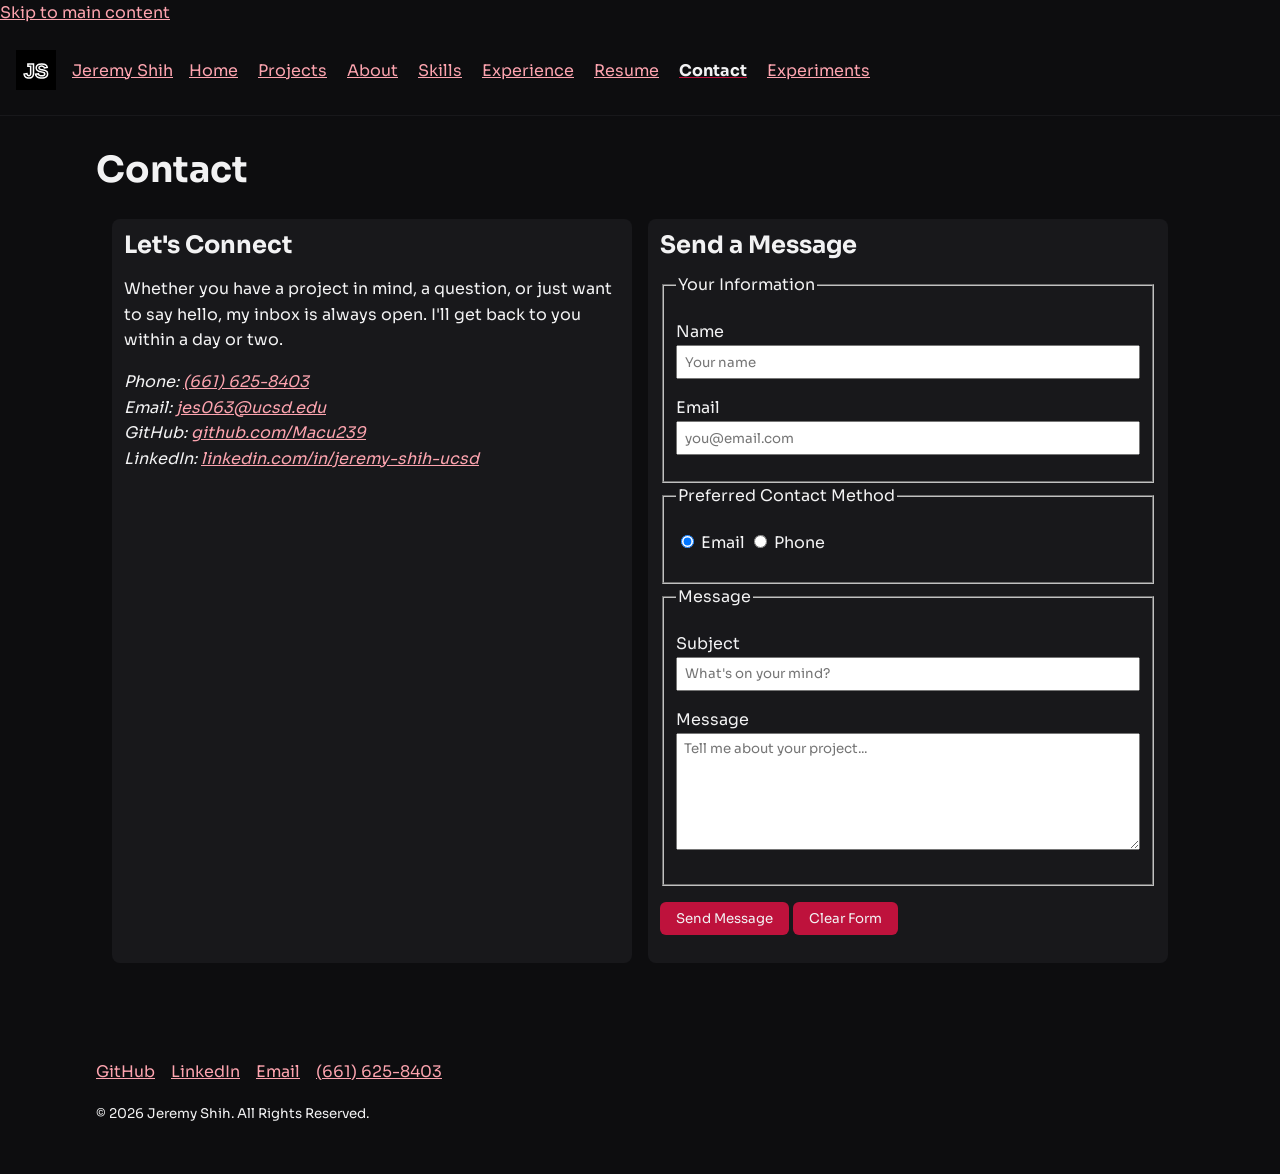
==== contact.html @ 11f35fbd "Initail commit continue from hw 3" ====
<!doctype html>
<html lang="en">
  <head>
    <meta charset="utf-8">
    <meta name="viewport" content="width=device-width, initial-scale=1">
    <meta name="description" content="Contact Jeremy Shih by phone, email, or the message form.">
    <title>Jeremy Shih | Contact</title>
    <link rel="icon" href="images/logo.png" type="image/png">
    <link rel="preconnect" href="https://fonts.googleapis.com">
    <link rel="preconnect" href="https://fonts.gstatic.com" crossorigin>
    <link rel="stylesheet" href="https://fonts.googleapis.com/css2?family=Sora:wght@300;400;500;600;700&display=swap">
    <link rel="stylesheet" href="css/grid-layout.css">
    <link rel="stylesheet" href="css/site.css">
  </head>
  <body>
    <a href="#main">Skip to main content</a>

    <header>
      <svg width="40" height="40" viewBox="0 0 40 40" aria-hidden="true">
        <rect width="40" height="40" fill="#000000"/>
        <text x="20" y="28" text-anchor="middle" font-family="sans-serif" font-size="20" font-weight="bold" fill="none" stroke="#ffffff" stroke-width="1.5">JS</text>
      </svg>
      <p><a href="index.html">Jeremy Shih</a></p>
      <nav aria-label="Primary">
        <ul>
          <li><a href="index.html">Home</a></li>
          <li><a href="project.html">Projects</a></li>
          <li><a href="index.html#about">About</a></li>
          <li><a href="skills.html">Skills</a></li>
          <li><a href="experience.html">Experience</a></li>
          <li><a href="resume.html">Resume</a></li>
          <li><a href="contact.html" aria-current="page">Contact</a></li>
          <li><a href="experiments.html">Experiments</a></li>
        </ul>
      </nav>
    </header>

    <main id="main">
      <h1>Contact</h1>

      <grid-layout class="split">
        <section aria-labelledby="connect-heading">
          <h2 id="connect-heading">Let's Connect</h2>
          <p>
            Whether you have a project in mind, a question, or just want to say hello, my inbox is always open.
            I'll get back to you within a day or two.
          </p>
          <address>
            Phone: <a href="tel:+16616258403">(661) 625-8403</a>
            <br>
            Email: <a href="mailto:jes063@ucsd.edu">jes063@ucsd.edu</a>
            <br>
            GitHub: <a href="https://github.com/Macu239">github.com/Macu239</a>
            <br>
            LinkedIn: <a href="https://www.linkedin.com/in/jeremy-shih-ucsd/">linkedin.com/in/jeremy-shih-ucsd</a>
          </address>
        </section>

        <section aria-labelledby="form-heading">
          <h2 id="form-heading">Send a Message</h2>
          <form action="https://formspree.io/f/mlgowele" method="post">
            <fieldset>
              <legend>Your Information</legend>
              <p>
                <label for="name">Name</label>
                <input type="text" id="name" name="name" autocomplete="name" placeholder="Your name" required>
              </p>
              <p>
                <label for="email">Email</label>
                <input type="email" id="email" name="email" autocomplete="email" spellcheck="false" placeholder="you@email.com" required>
              </p>
            </fieldset>

            <fieldset>
              <legend>Preferred Contact Method</legend>
              <p>
                <input type="radio" id="prefer-email" name="preferred" value="email" checked>
                <label for="prefer-email">Email</label>
                <input type="radio" id="prefer-phone" name="preferred" value="phone">
                <label for="prefer-phone">Phone</label>
              </p>
            </fieldset>

            <fieldset>
              <legend>Message</legend>
              <p>
                <label for="subject">Subject</label>
                <input type="text" id="subject" name="subject" placeholder="What's on your mind?">
              </p>
              <p>
                <label for="message">Message</label>
                <br>
                <textarea id="message" name="message" rows="6" cols="40" placeholder="Tell me about your project..." required></textarea>
              </p>
            </fieldset>

            <p>
              <button type="submit">Send Message</button>
              <button type="reset">Clear Form</button>
            </p>
          </form>
        </section>
      </grid-layout>

      <dialog aria-labelledby="dialog-heading">
        <h2 id="dialog-heading">Message Sent</h2>
        <p>Thanks for your message. I'll get back to you within a day or two.</p>
        <form method="dialog">
          <button type="submit">Close</button>
        </form>
      </dialog>
    </main>

    <footer>
      <ul>
        <li><a href="https://github.com/Macu239">GitHub</a></li>
        <li><a href="https://www.linkedin.com/in/jeremy-shih-ucsd/">LinkedIn</a></li>
        <li><a href="mailto:jes063@ucsd.edu">Email</a></li>
        <li><a href="tel:+16616258403">(661) 625-8403</a></li>
      </ul>
      <p><small>&copy; 2026 Jeremy Shih. All Rights Reserved.</small></p>
    </footer>
  </body>
</html>
---- css/grid-layout.css ----
/*
  <grid-layout> - semantic CSS custom element (Custom Element #1).
  Arranges its direct children into a grid to give pages their structure.
  Default: responsive card columns. Variants: .with-sidebar and .split.
*/
grid-layout {
  display: grid;
  grid-template-columns: repeat(auto-fit, minmax(14rem, 1fr));
  gap: 1rem;
  padding: 1rem;
}

grid-layout > * {
  padding: 0.75rem;
}

grid-layout.with-sidebar {
  grid-template-columns: minmax(10rem, 1fr) 4fr;
}

grid-layout.split {
  grid-template-columns: 1fr 1fr;
}

@media (max-width: 40rem) {
  grid-layout.with-sidebar,
  grid-layout.split {
    grid-template-columns: 1fr;
  }
}
---- css/site.css ----
/* Jeremy Shih, https://github.com/Macu239/cse134-hw3 */
/* Shared stylesheet for every page. Loaded after grid-layout.css. */

:root {
  --bg: #0d0d0f;
  --surface: #18181b;
  --text: #f2f2f3;
  --accent: #be123c;
  --link: #fda4af;
  --font: "Sora", system-ui, sans-serif;
  --max-width: 68rem;
}

body {
  margin: 0;
  background-color: var(--bg);
  color: var(--text);
  font-family: var(--font);
  font-size: 1rem;
  line-height: 1.6;
}

h1 {
  font-size: 2.25rem;
}

h2 {
  font-size: 1.5rem;
}

h3 {
  font-size: 1.125rem;
}

h1,
h2,
h3 {
  margin: 0 0 0.75rem;
  line-height: 1.2;
}

img,
iframe {
  max-width: 100%;
}

img {
  height: auto;
}

a {
  color: var(--link);
}

a:hover {
  color: var(--text);
}

a:focus,
button:focus,
input:focus,
textarea:focus {
  outline: 2px solid var(--link);
  outline-offset: 2px;
}

/* Header: logo, name, and nav in one row */
body > header {
  display: flex;
  flex-wrap: wrap;
  align-items: center;
  gap: 1rem;
  padding: 1rem;
  border-bottom: 1px solid var(--surface);
}

/* Child combinator: the primary nav's list of links, laid out in a wrapping row */
header > nav > ul {
  display: flex;
  flex-wrap: wrap;
  gap: 0.5rem 1.25rem;
  margin: 0;
  padding: 0;
  list-style: none;
}

/* Attribute selector: the nav link for the current page */
nav a[aria-current="page"] {
  color: var(--text);
  font-weight: 700;
  text-decoration-color: var(--accent);
}

main,
body > footer {
  max-width: var(--max-width);
  margin: 0 auto;
  padding: 2rem 1rem;
}

/* Child combinator: project, skill, and contact cards inside a grid */
grid-layout > article,
grid-layout > section {
  background-color: var(--surface);
  border-radius: 8px;
}

/* Adjacent sibling combinator: the date line right under an article's title */
article > h2 + p {
  color: var(--link);
  font-size: 0.875rem;
}

button {
  padding: 0.6em 1.2em;
  border: none;
  border-radius: 6px;
  background-color: var(--accent);
  color: var(--text);
  font-family: var(--font);
  cursor: pointer;
}

button:hover {
  background-color: var(--surface);
}

/* Attribute selectors: text inputs and the message box fill their column */
input[type="text"],
input[type="email"],
textarea {
  box-sizing: border-box;
  width: 100%;
  padding: 0.5em;
  font-family: var(--font);
}

/* Descendant combinator: footer links in a wrapping row */
body > footer ul {
  display: flex;
  flex-wrap: wrap;
  gap: 1rem;
  padding: 0;
  list-style: none;
}

/* Narrow screens: stack the header so the nav gets the full width */
@media (max-width: 40rem) {
  body > header {
    flex-direction: column;
    align-items: flex-start;
  }
}
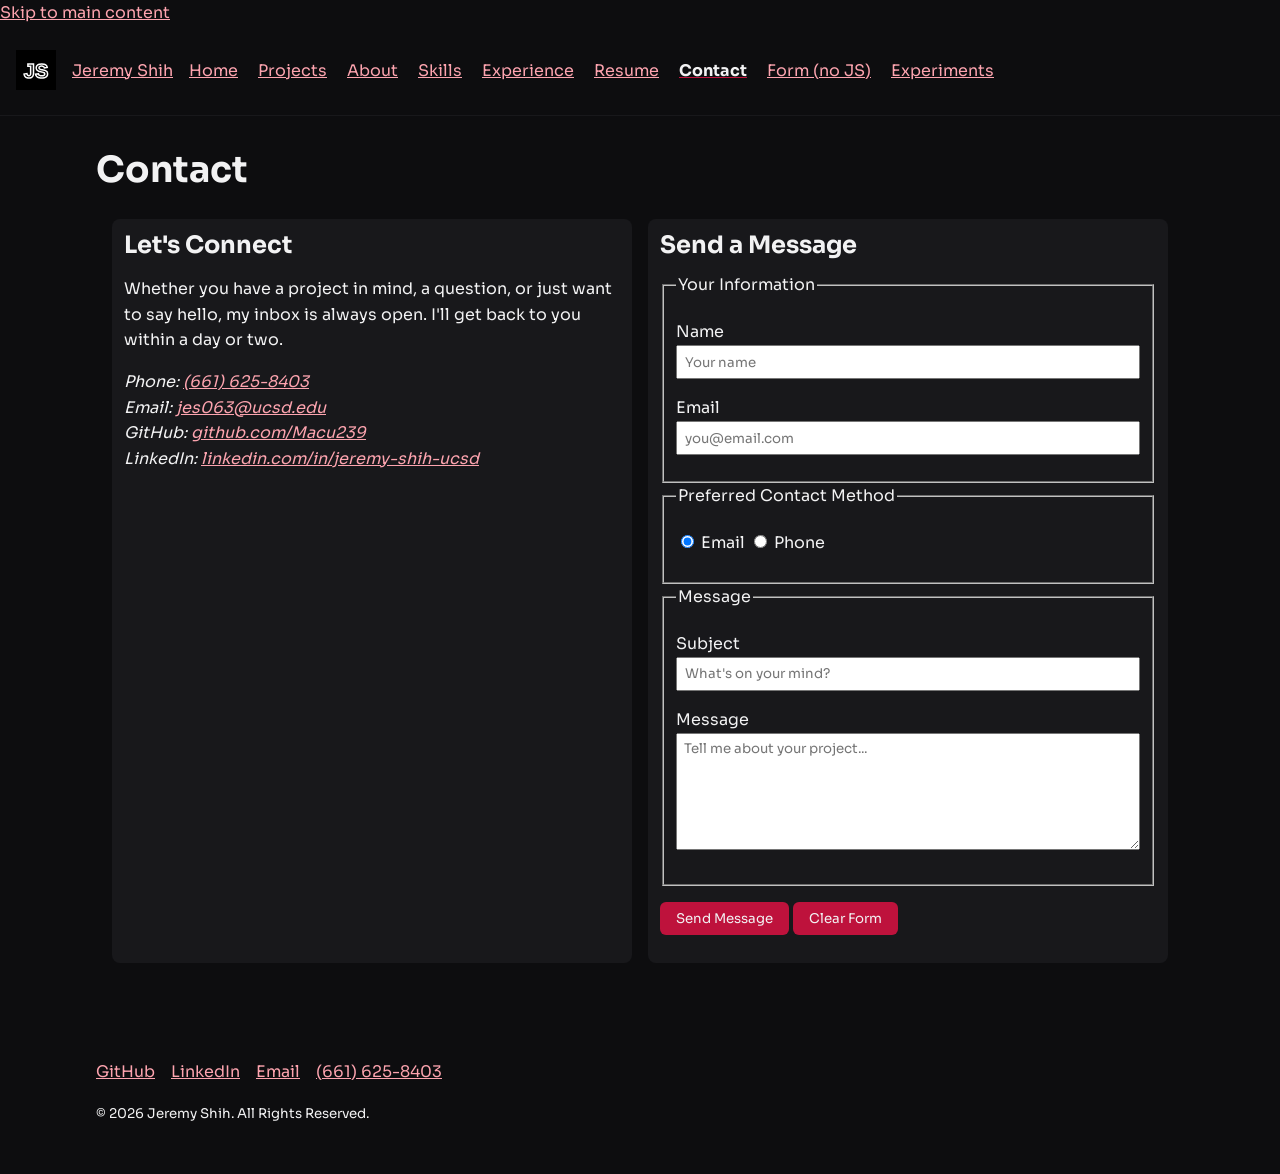
==== commit a0153d57: "Part 1, no js form" ====
--- a/contact.html
+++ b/contact.html
@@ -30,6 +30,7 @@
           <li><a href="experience.html">Experience</a></li>
           <li><a href="resume.html">Resume</a></li>
           <li><a href="contact.html" aria-current="page">Contact</a></li>
+          <li><a href="form-no-js.html">Form (no JS)</a></li>
           <li><a href="experiments.html">Experiments</a></li>
         </ul>
       </nav>
--- a/css/site.css
+++ b/css/site.css
@@ -144,6 +144,12 @@
   list-style: none;
 }
 
+.field {
+  display: flex;
+  flex-direction: column;
+  gap: 0.375rem;
+}
+
 /* Narrow screens: stack the header so the nav gets the full width */
 @media (max-width: 40rem) {
   body > header {
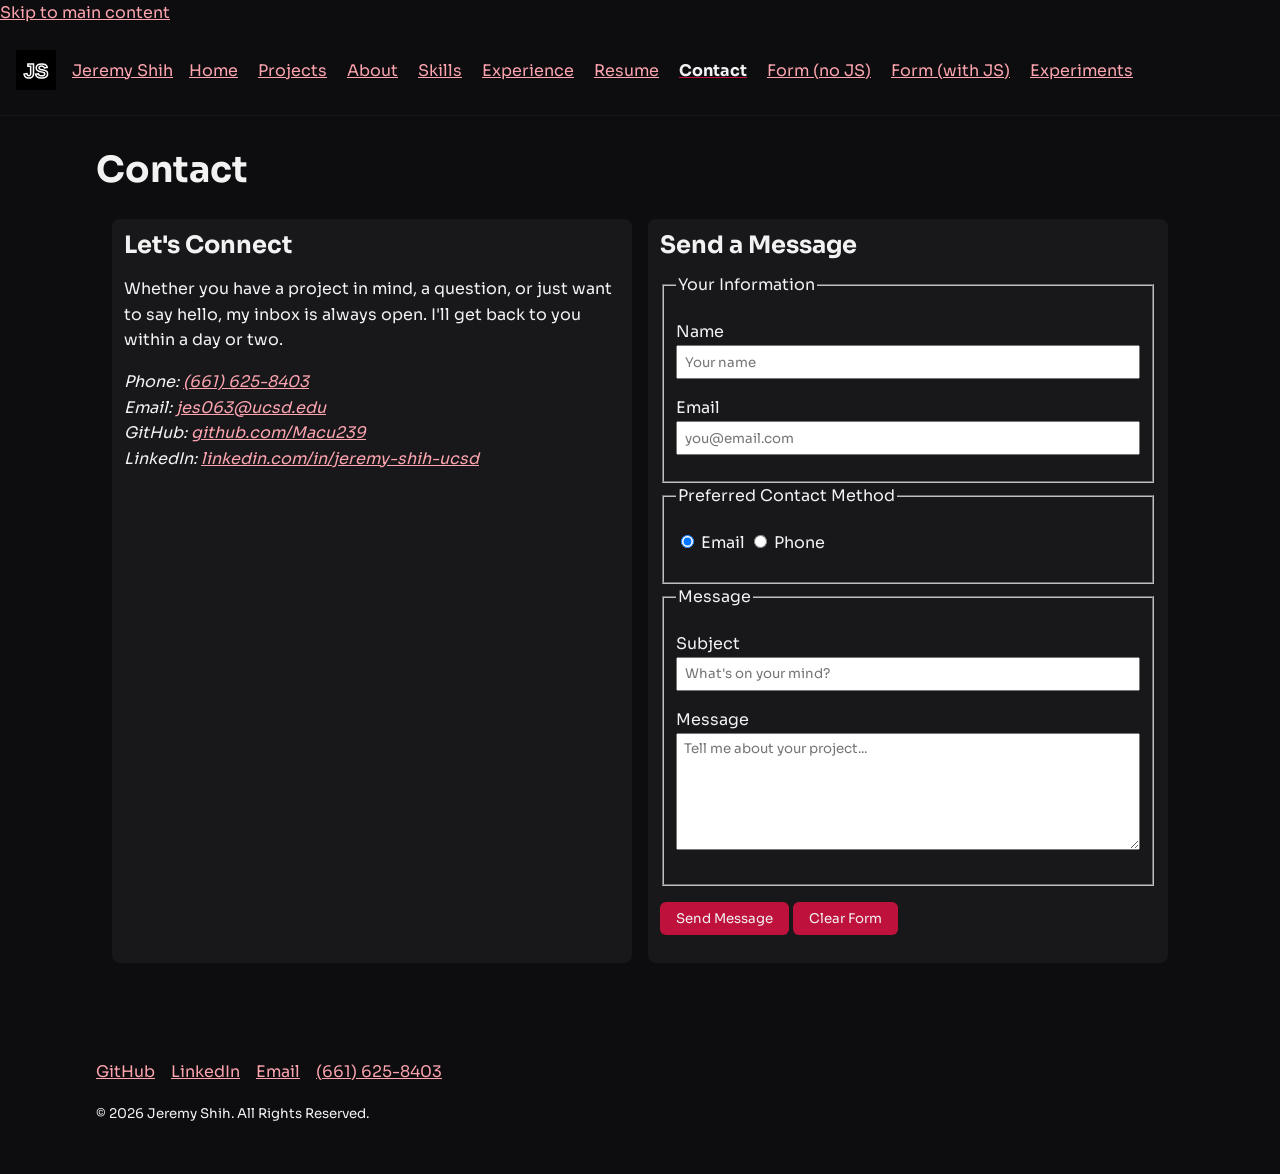
==== commit fcfc268f: "Add contact form with JavaScript validation and update navigation links" ====
--- a/contact.html
+++ b/contact.html
@@ -31,6 +31,7 @@
           <li><a href="resume.html">Resume</a></li>
           <li><a href="contact.html" aria-current="page">Contact</a></li>
           <li><a href="form-no-js.html">Form (no JS)</a></li>
+          <li><a href="form-with-js.html">Form (with JS)</a></li>
           <li><a href="experiments.html">Experiments</a></li>
         </ul>
       </nav>
@@ -64,7 +65,7 @@
               <legend>Your Information</legend>
               <p>
                 <label for="name">Name</label>
-                <input type="text" id="name" name="name" autocomplete="name" placeholder="Your name" required>
+                <input type="text" id="name" name="name" autocomplete="name" placeholder="Your name" minlength="1" maxlength="100" required>
               </p>
               <p>
                 <label for="email">Email</label>
--- a/css/site.css
+++ b/css/site.css
@@ -150,6 +150,56 @@
   gap: 0.375rem;
 }
 
+/* Contact form controls: fixed 2px border so validation colors never shift layout */
+.contact-form input,
+.contact-form textarea {
+  border: 2px solid #52525b;
+  border-radius: 6px;
+  background-color: var(--bg);
+  color: var(--text);
+  font-size: 1rem;
+}
+
+/* Hover: the site-wide hover color matches the card, so give the form button its own */
+.contact-form button:hover {
+  background-color: var(--link);
+  color: var(--bg);
+}
+
+.contact-form .hint {
+  color: #d4d4d8;
+  font-size: 0.875rem;
+}
+
+/* Reserved line for the validation status text so it never pushes content */
+.contact-form .status {
+  min-height: 1.5rem;
+  font-size: 0.875rem;
+}
+
+/* Validation states: only after the user has interacted with the field */
+.contact-form input:user-invalid,
+.contact-form textarea:user-invalid {
+  border-color: #f87171;
+}
+
+.contact-form input:user-invalid ~ .status::after,
+.contact-form textarea:user-invalid ~ .status::after {
+  content: "Needs attention: see the browser message.";
+  color: #fca5a5;
+}
+
+.contact-form input:user-valid,
+.contact-form textarea:user-valid {
+  border-color: #4ade80;
+}
+
+.contact-form input:user-valid ~ .status::after,
+.contact-form textarea:user-valid ~ .status::after {
+  content: "Looks good.";
+  color: #86efac;
+}
+
 /* Narrow screens: stack the header so the nav gets the full width */
 @media (max-width: 40rem) {
   body > header {
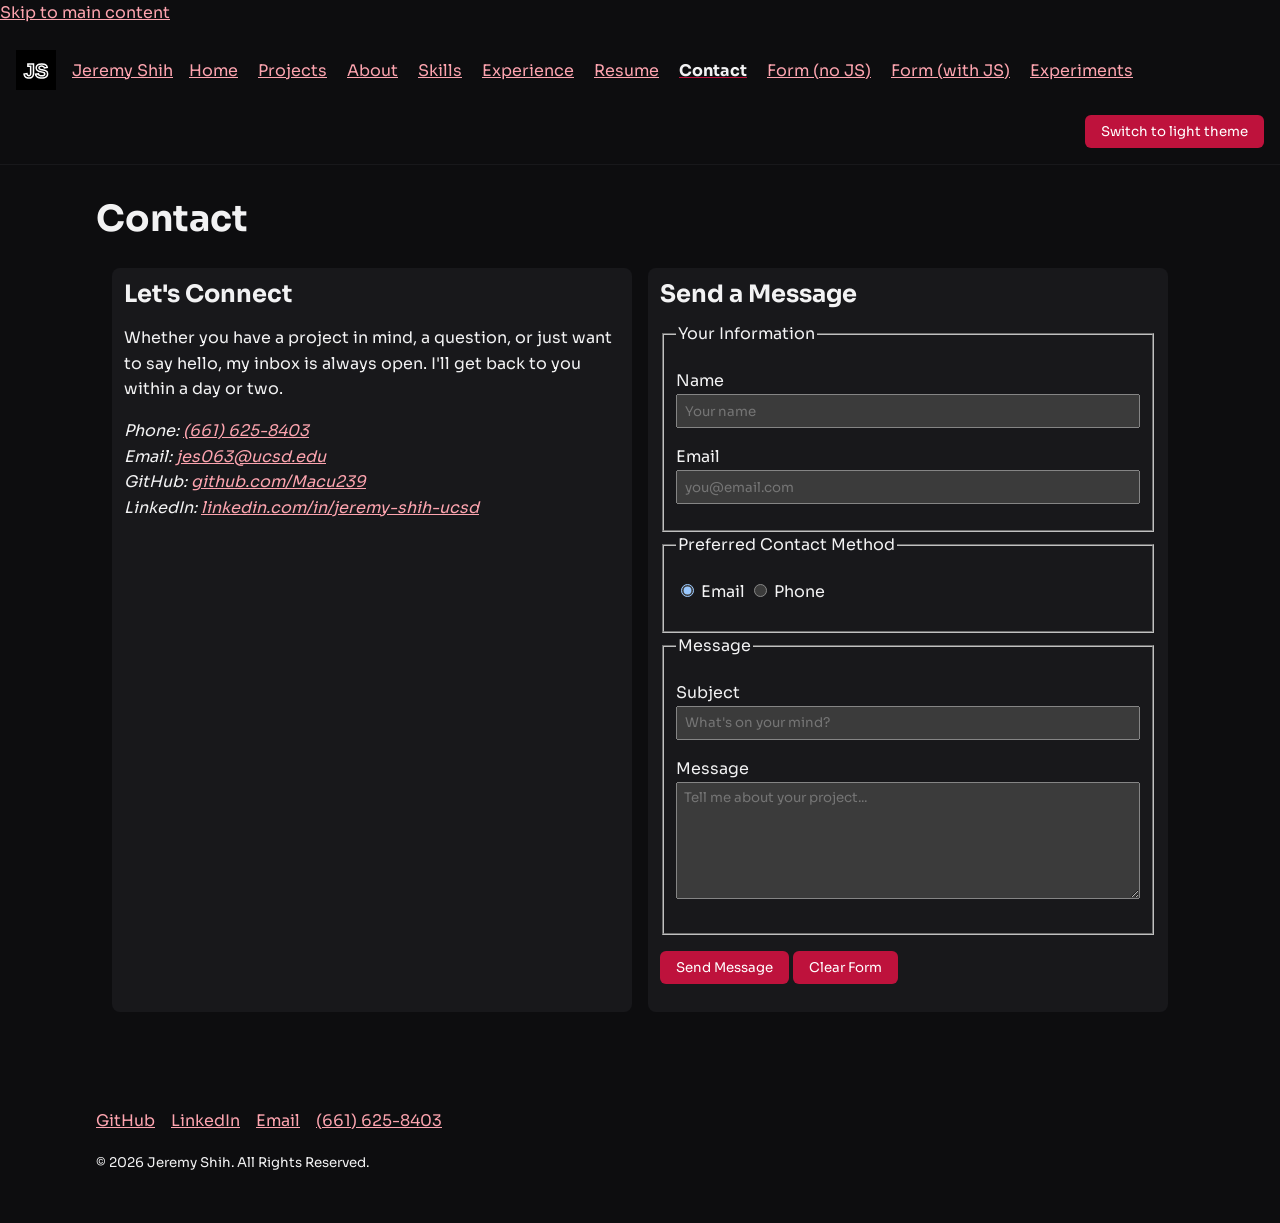
==== commit 7c2b755c: "Add theme switcher functionality with light and dark modes" ====
--- a/contact.html
+++ b/contact.html
@@ -11,6 +11,7 @@
     <link rel="stylesheet" href="https://fonts.googleapis.com/css2?family=Sora:wght@300;400;500;600;700&display=swap">
     <link rel="stylesheet" href="css/grid-layout.css">
     <link rel="stylesheet" href="css/site.css">
+    <script src="js/theme.js" defer></script>
   </head>
   <body>
     <a href="#main">Skip to main content</a>
@@ -35,6 +36,7 @@
           <li><a href="experiments.html">Experiments</a></li>
         </ul>
       </nav>
+      <button type="button" id="theme-toggle" hidden>Switch to light theme</button>
     </header>
 
     <main id="main">
--- a/css/site.css
+++ b/css/site.css
@@ -9,6 +9,30 @@
   --link: #fda4af;
   --font: "Sora", system-ui, sans-serif;
   --max-width: 68rem;
+
+  --border: #52525b;
+  --muted: #d4d4d8;
+  --error: #f87171;
+  --success: #4ade80;
+  --warning: #fcd34d;
+  --on-accent: #ffffff;
+  color-scheme: dark;
+}
+
+/* Light theme: same token names, darker ink on a white page */
+:root[data-theme="light"] {
+  --bg: #ffffff;
+  --surface: #f4f4f5;
+  --text: #18181b;
+  --accent: #be123c;
+  --link: #9f1239;
+  --border: #71717a;
+  --muted: #52525b;
+  --error: #b91c1c;
+  --success: #15803d;
+  --warning: #a16207;
+  --on-accent: #ffffff;
+  color-scheme: light;
 }
 
 body {
@@ -116,13 +140,19 @@
   border: none;
   border-radius: 6px;
   background-color: var(--accent);
-  color: var(--text);
+  color: var(--on-accent);
   font-family: var(--font);
   cursor: pointer;
 }
 
 button:hover {
   background-color: var(--surface);
+  color: var(--text);
+}
+
+/* Theme toggle sits at the end of the header row */
+#theme-toggle {
+  margin-left: auto;
 }
 
 /* Attribute selectors: text inputs and the message box fill their column */
@@ -153,7 +183,7 @@
 /* Contact form controls: fixed 2px border so validation colors never shift layout */
 .contact-form input,
 .contact-form textarea {
-  border: 2px solid #52525b;
+  border: 2px solid var(--border);
   border-radius: 6px;
   background-color: var(--bg);
   color: var(--text);
@@ -167,7 +197,7 @@
 }
 
 .contact-form .hint {
-  color: #d4d4d8;
+  color: var(--muted);
   font-size: 0.875rem;
 }
 
@@ -180,24 +210,57 @@
 /* Validation states: only after the user has interacted with the field */
 .contact-form input:user-invalid,
 .contact-form textarea:user-invalid {
-  border-color: #f87171;
+  border-color: var(--error);
 }
 
 .contact-form input:user-invalid ~ .status::after,
 .contact-form textarea:user-invalid ~ .status::after {
   content: "Needs attention: see the browser message.";
-  color: #fca5a5;
+  color: var(--error);
 }
 
 .contact-form input:user-valid,
 .contact-form textarea:user-valid {
-  border-color: #4ade80;
+  border-color: var(--success);
 }
 
 .contact-form input:user-valid ~ .status::after,
 .contact-form textarea:user-valid ~ .status::after {
   content: "Looks good.";
-  color: #86efac;
+  color: var(--success);
+}
+
+/* JavaScript-enhanced form: error list and character-count message areas */
+.form-messages h3 {
+  margin: 0 0 0.5rem;
+  font-size: 1rem;
+}
+
+.form-error-area ul {
+  margin: 0 0 0.5rem;
+  padding-left: 1.25rem;
+  color: var(--error);
+}
+
+.form-info-area {
+  margin: 0;
+  font-size: 0.875rem;
+  color: var(--muted);
+}
+
+.form-info-area.warn {
+  color: var(--warning);
+  font-weight: 600;
+}
+
+.form-info-area.limit {
+  color: var(--error);
+  font-weight: 700;
+  text-decoration: underline;
+}
+
+@view-transition {
+  navigation: auto;
 }
 
 /* Narrow screens: stack the header so the nav gets the full width */
@@ -208,3 +271,10 @@
   }
 }
 
+@media (prefers-reduced-motion: reduce) {
+  ::view-transition-group(*),
+  ::view-transition-old(*),
+  ::view-transition-new(*) {
+    animation: none;
+  }
+}
